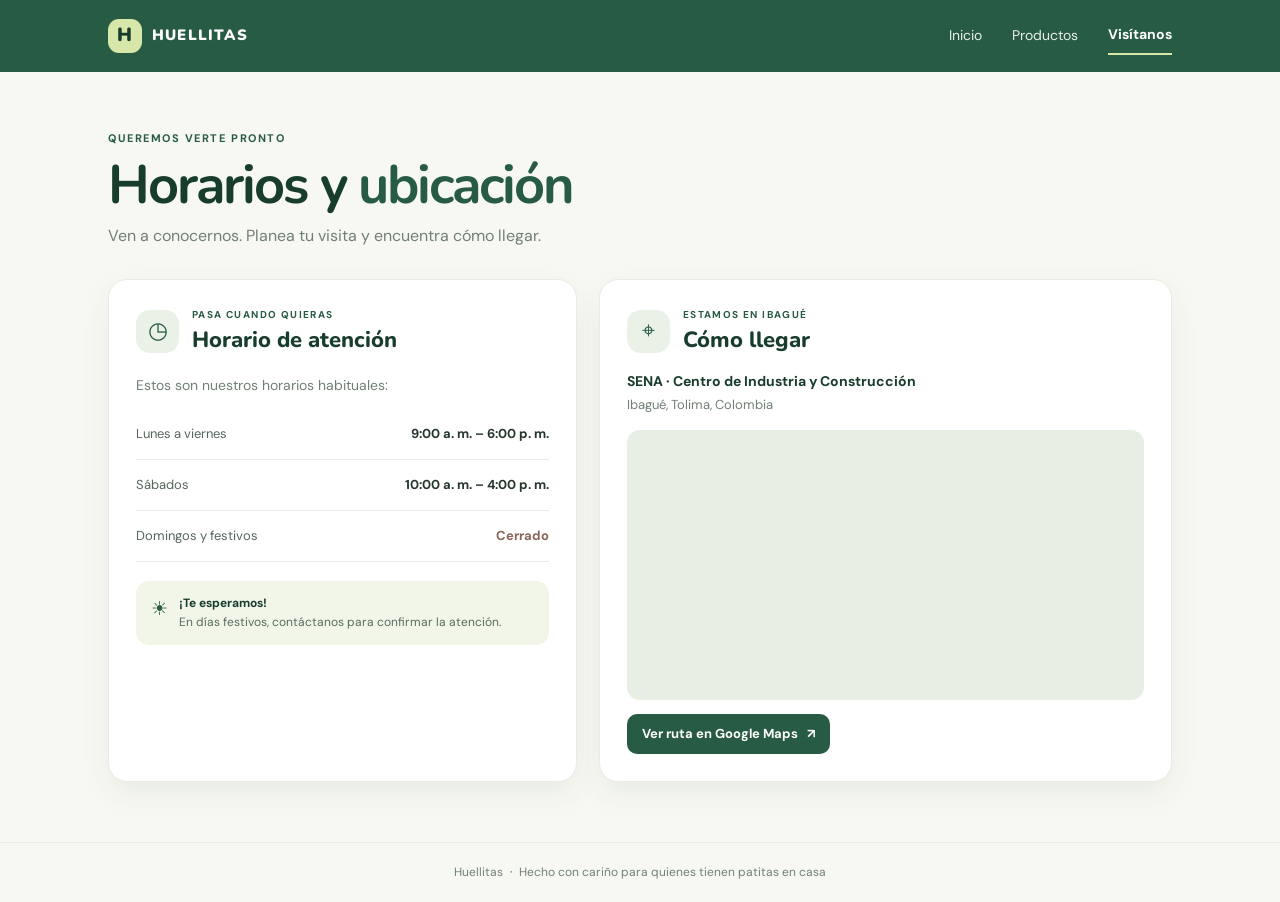
==== horarios-ubicacion/horarios-ubicacion.html @ 07b45f31 "Agrega vista de horarios y ubicacion" ====
<!doctype html>
<html lang="es">
<head>
  <meta charset="utf-8">
  <meta name="viewport" content="width=device-width, initial-scale=1">
  <meta name="theme-color" content="#245b43">
  <title>Horarios y ubicación | Huellitas</title>
  <link rel="stylesheet" href="estiloshorarios.css">
</head>
<body>
  <header class="site-header">
    <nav class="nav" aria-label="Navegación principal">
      <a class="brand" href="#inicio"><span class="brand-mark">H</span> HUELLITAS</a>
      <div class="nav-links"><a href="#inicio">Inicio</a><a href="#productos">Productos</a><a class="current" href="#visitanos">Visítanos</a></div>
    </nav>
  </header>
  <main id="inicio">
    <section class="intro">
      <p class="eyebrow">Queremos verte pronto</p>
      <h1>Horarios y <span>ubicación</span></h1>
      <p class="lead">Ven a conocernos. Planea tu visita y encuentra cómo llegar.</p>
    </section>
    <section class="content-grid" id="visitanos">
      <article class="card hours-card">
        <div class="card-heading"><span class="icon">◷</span><div><p class="eyebrow">Pasa cuando quieras</p><h2>Horario de atención</h2></div></div>
        <p class="muted">Estos son nuestros horarios habituales:</p>
        <ul class="hours-list">
          <li><span>Lunes a viernes</span><strong>9:00 a. m. – 6:00 p. m.</strong></li>
          <li><span>Sábados</span><strong>10:00 a. m. – 4:00 p. m.</strong></li>
          <li><span>Domingos y festivos</span><strong class="closed">Cerrado</strong></li>
        </ul>
        <div class="visit-note"><span>☀</span><p><strong>¡Te esperamos!</strong><br>En días festivos, contáctanos para confirmar la atención.</p></div>
      </article>
      <article class="card location-card" id="ubicacion">
        <div class="card-heading"><span class="icon">⌖</span><div><p class="eyebrow">Estamos en Ibagué</p><h2>Cómo llegar</h2></div></div>
        <div class="address"><strong>SENA · Centro de Industria y Construcción</strong><span>Ibagué, Tolima, Colombia</span></div>
        <iframe class="map" title="Mapa del SENA Centro de Industria y Construcción en Ibagué, Tolima" src="https://www.google.com/maps?q=SENA%20Centro%20de%20Industria%20y%20Construcci%C3%B3n%20Ibagu%C3%A9%20Tolima&output=embed" loading="lazy" referrerpolicy="no-referrer-when-downgrade" allowfullscreen></iframe>
        <a class="map-link" href="https://www.google.com/maps/search/?api=1&query=SENA+Centro+de+Industria+y+Construccion+Ibague+Tolima" target="_blank" rel="noopener noreferrer">Ver ruta en Google Maps <span aria-hidden="true">↗</span></a>
      </article>
    </section>
  </main>
  <footer>Huellitas <span>·</span> Hecho con cariño para quienes tienen patitas en casa</footer>
</body>
</html>
---- horarios-ubicacion/estiloshorarios.css ----
@import url('https://fonts.googleapis.com/css2?family=DM+Sans:wght@400;500;600;700&family=Nunito:wght@700;800;900&display=swap');

:root {
  --green: #285b43;
  --green-dark: #183d2d;
  --green-light: #eaf1e6;
  --lime: #d6e7a9;
  --cream: #f7f8f2;
  --ink: #26362c;
  --muted: #718076;
  --line: #e7ece4;
  --white: #fff;
}

* {
  box-sizing: border-box;
}

html {
  scroll-behavior: smooth;
}

body {
  margin: 0;
  background: var(--cream);
  color: var(--ink);
  font-family: 'DM Sans', Arial, sans-serif;
  font-size: 15px;
  line-height: 1.55;
}

.site-header {
  background: var(--green);
  color: white;
}

.nav {
  max-width: 1120px;
  margin: auto;
  padding: 17px 28px;
  display: flex;
  align-items: center;
  justify-content: space-between;
}

.brand {
  display: flex;
  align-items: center;
  gap: 10px;
  color: #fff;
  text-decoration: none;
  font-family: 'Nunito', sans-serif;
  font-weight: 900;
  letter-spacing: .08em;
}

.brand-mark {
  width: 34px;
  height: 34px;
  border-radius: 11px;
  background: var(--lime);
  color: var(--green-dark);
  display: grid;
  place-items: center;
  font-size: 19px;
}

.nav-links {
  display: flex;
  align-items: center;
  gap: 30px;
}

.nav-links a {
  color: #e9f0e9;
  text-decoration: none;
  font-size: 14px;
}

.nav-links .current {
  color: #fff;
  font-weight: 700;
  border-bottom: 2px solid var(--lime);
  padding: 7px 0;
}

.intro,
.content-grid {
  max-width: 1120px;
  margin: auto;
}

.intro {
  padding: 58px 28px 30px;
}

.eyebrow {
  margin: 0;
  color: var(--green);
  font-size: 11px;
  font-weight: 700;
  letter-spacing: .14em;
  text-transform: uppercase;
}

.intro h1 {
  margin: 9px 0 10px;
  color: var(--green-dark);
  font-family: 'Nunito', sans-serif;
  font-size: clamp(38px, 5vw, 54px);
  line-height: 1.08;
  letter-spacing: -.04em;
}

.intro h1 span {
  color: var(--green);
}

.lead {
  margin: 0;
  max-width: 560px;
  color: var(--muted);
  font-size: 16px;
}

.content-grid {
  padding: 0 28px 60px;
  display: grid;
  grid-template-columns: .9fr 1.1fr;
  gap: 22px;
  align-items: stretch;
}

.card {
  background: var(--white);
  border: 1px solid var(--line);
  border-radius: 19px;
  padding: 27px;
  box-shadow: 0 12px 30px #163b2610;
}

.card-heading {
  display: flex;
  align-items: center;
  gap: 13px;
  margin-bottom: 20px;
}

.icon {
  width: 43px;
  height: 43px;
  border-radius: 14px;
  background: var(--green-light);
  color: var(--green);
  display: grid;
  place-items: center;
  font-size: 23px;
}

.card-heading .eyebrow {
  font-size: 10px;
}

.card h2 {
  margin: 3px 0 0;
  color: var(--green-dark);
  font: 800 22px 'Nunito', sans-serif;
}

.muted {
  margin: 0 0 12px;
  color: var(--muted);
  font-size: 14px;
}

.hours-list {
  list-style: none;
  margin: 0;
  padding: 0;
}

.hours-list li {
  display: flex;
  justify-content: space-between;
  gap: 14px;
  padding: 15px 0;
  border-bottom: 1px solid var(--line);
  font-size: 13px;
}

.hours-list li span {
  color: #56665c;
}

.hours-list li strong {
  font-weight: 700;
  text-align: right;
}

.closed {
  color: #8a6457;
}

.visit-note {
  display: flex;
  gap: 11px;
  align-items: flex-start;
  background: #f1f6e9;
  border-radius: 13px;
  padding: 13px 15px;
  margin-top: 19px;
  color: var(--green);
}

.visit-note > span {
  font-size: 19px;
}

.visit-note p {
  font-size: 12px;
  margin: 0;
  color: #586c5c;
}

.visit-note strong {
  color: var(--green-dark);
}

.address {
  margin: -4px 0 15px;
  display: grid;
  gap: 2px;
}

.address strong {
  font-size: 14px;
  color: var(--green-dark);
}

.address span {
  font-size: 13px;
  color: var(--muted);
}

.map {
  display: block;
  width: 100%;
  height: 270px;
  border: 0;
  border-radius: 13px;
  background: #e7eee4;
}

.map-link {
  display: inline-flex;
  align-items: center;
  gap: 9px;
  margin-top: 14px;
  padding: 10px 15px;
  border-radius: 10px;
  background: var(--green);
  color: #fff;
  text-decoration: none;
  font-size: 13px;
  font-weight: 700;
  transition: background .2s;
}

.map-link:hover {
  background: var(--green-dark);
}

footer {
  padding: 20px;
  text-align: center;
  border-top: 1px solid var(--line);
  color: var(--muted);
  font-size: 12px;
}

footer span {
  color: var(--green);
  padding: 0 4px;
}
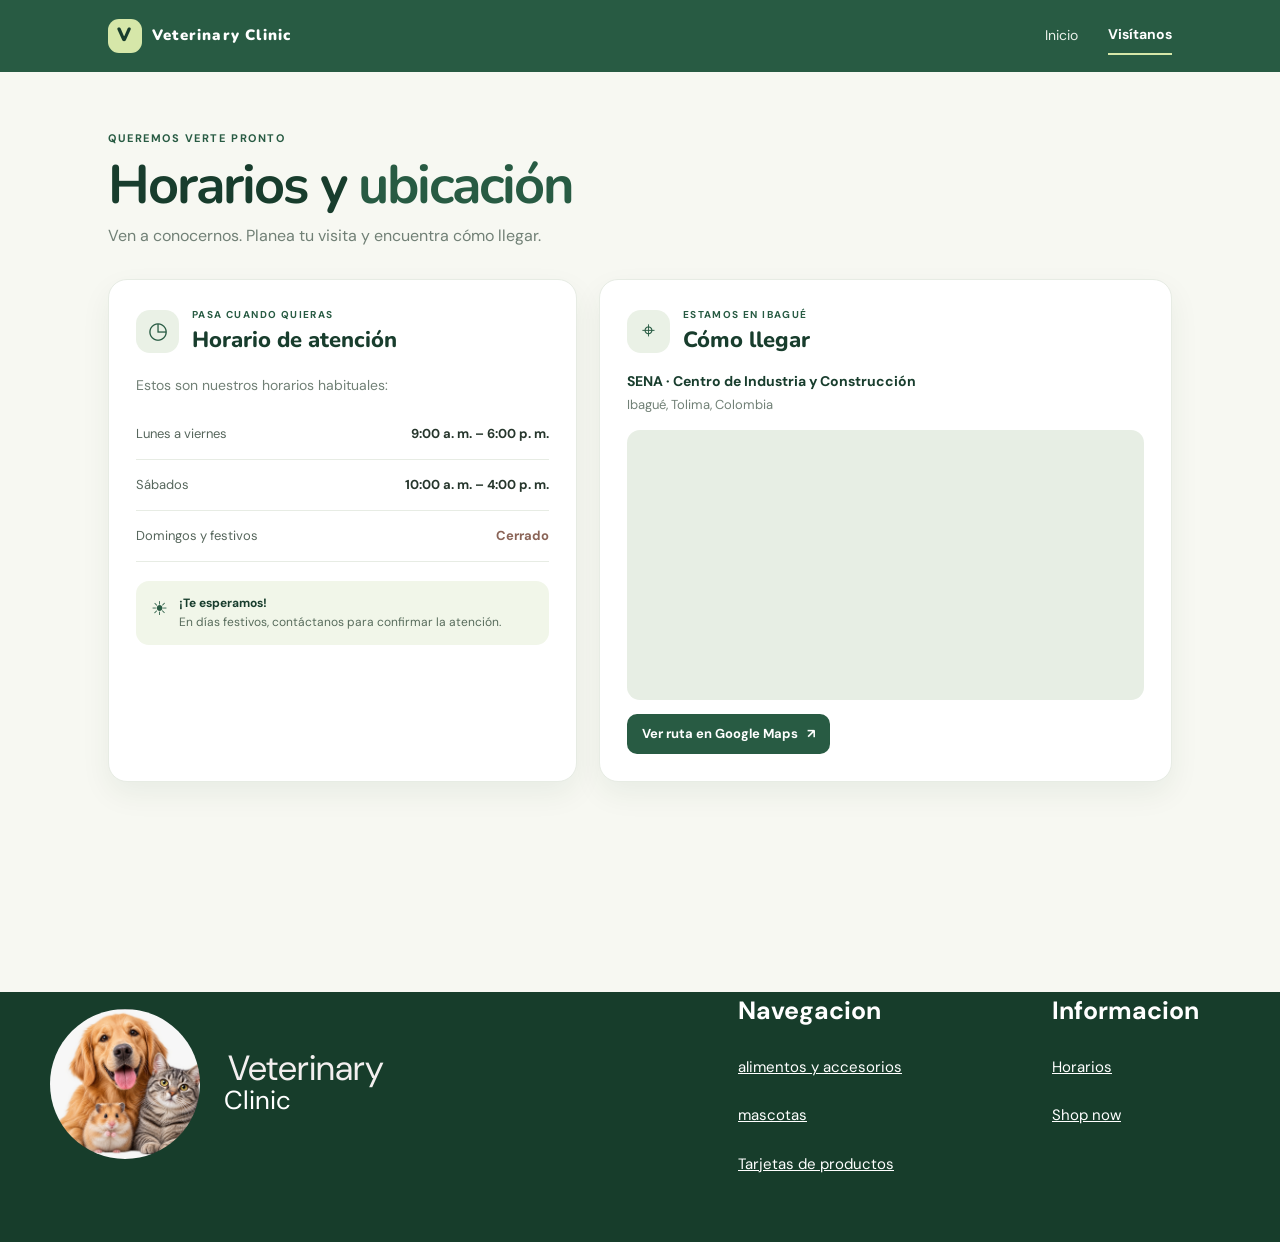
==== commit a522c647: "Horario-ubicacion terminado" ====
--- a/horarios-ubicacion/horarios-ubicacion.html
+++ b/horarios-ubicacion/horarios-ubicacion.html
@@ -4,14 +4,14 @@
   <meta charset="utf-8">
   <meta name="viewport" content="width=device-width, initial-scale=1">
   <meta name="theme-color" content="#245b43">
-  <title>Horarios y ubicación | Huellitas</title>
+  <title>Horarios y ubicación | Veterinary Clinic </title>
   <link rel="stylesheet" href="estiloshorarios.css">
 </head>
 <body>
   <header class="site-header">
     <nav class="nav" aria-label="Navegación principal">
-      <a class="brand" href="#inicio"><span class="brand-mark">H</span> HUELLITAS</a>
-      <div class="nav-links"><a href="#inicio">Inicio</a><a href="#productos">Productos</a><a class="current" href="#visitanos">Visítanos</a></div>
+      <a class="brand" href="#inicio"><span class="brand-mark">V</span> Veterinary Clinic </a>
+      <div class="nav-links"><a href="#inicio">Inicio</a><a class="current" href="#visitanos">Visítanos</a></div>
     </nav>
   </header>
   <main id="inicio">
@@ -39,6 +39,24 @@
       </article>
     </section>
   </main>
-  <footer>Huellitas <span>·</span> Hecho con cariño para quienes tienen patitas en casa</footer>
+  <footer>  <div class="footer">
+          <div class="texto_foto_r">
+             <img src="footer.png"  class="foto_left"   alt="Usabilidad" >
+             <div class="titulo_3">
+                <span class="letra_for">Veterinary </span>
+                <span class="letra_fur">Clinic</span>
+             </div>
+               <div class="columnas_texto">
+                  <h1 style="color: white;">Navegacion</h1>
+                  <p><a href="" style="color: white;">alimentos y accesorios</a></p>
+                  <p><a href="" style="color: white;">mascotas</a></p>
+                  <p><a href="" style="color: white;">Tarjetas de productos</a></p>
+                  <h1 style="color: white;">Informacion</h1>
+                  <p><a href="" style="color: white;">Horarios</a></p>
+                  <p><a href=""style="color: white;">Shop now</a></p>
+               </div>
+            </div>
+      </div>
+    </footer>
 </body>
 </html>
--- a/horarios-ubicacion/estiloshorarios.css
+++ b/horarios-ubicacion/estiloshorarios.css
@@ -270,16 +270,65 @@
   background: var(--green-dark);
 }
 
-footer {
-  padding: 20px;
-  text-align: center;
-  border-top: 1px solid var(--line);
-  color: var(--muted);
-  font-size: 12px;
-}
-
-footer span {
-  color: var(--green);
-  padding: 0 4px;
-}
-
+.footer{
+  width: 100%;
+  height: 250px;
+  background-color: #173D2B;
+  margin-top: 150px;
+}                                                                                                                                                                                                                                        .titulo_3{
+  display: flex;
+  flex-direction: column;          
+  line-height: 1.2;                
+}
+.letra_for{
+  color: rgb(243, 239, 239);
+  font-size: 35px;
+  text-align: left;
+  padding-left: 10%;
+  line-height: 34px;
+  white-space: pre;  
+}
+.letra_fur{
+  display: flex;
+  align-items: center;
+  gap: 30px;
+  font-size: 26px;
+  padding-left: 12PX;
+  color: white;
+}
+.letra_fur p{
+  margin: 0;
+}
+.texto_foto_r{ 
+  display: flex;
+  align-items: center;
+  gap: 12px;
+  margin-top: 50px;
+}                                                                                                                                                                                                                                           .columnas_texto {
+  display: grid;
+  grid-template-rows: repeat(4, auto); 
+  grid-auto-flow: column;                
+  column-gap: 150px;
+  row-gap: 25px;
+  align-items: right;
+  padding-left: 350px;
+}
+.columnas_texto p {
+  margin: 0;
+  font-size: 15px;
+  color: #f6f6f6;
+}
+.columnas_texto h1 {
+  margin: 0;
+  font-size: 25px;
+  color: #f6f6f6;
+}
+
+.foto_left{
+  width: 150px;
+  height: 150px;
+  border-radius: 50%;
+  object-fit: cover;
+  margin-left: 50px;
+}
+
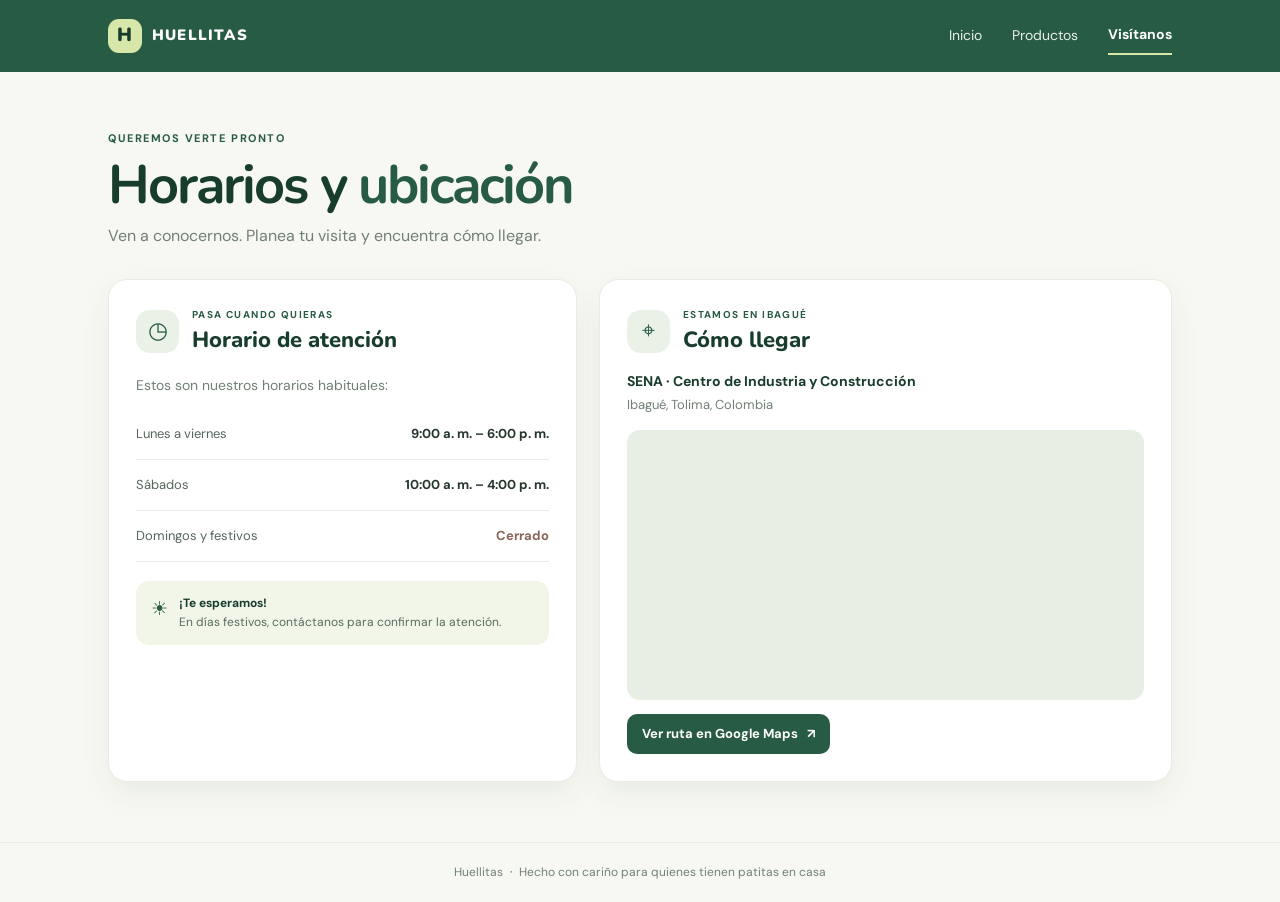
==== commit 58686fdc: "Resuelve conflicto de index.html" ====
--- a/horarios-ubicacion/horarios-ubicacion.html
+++ b/horarios-ubicacion/horarios-ubicacion.html
@@ -4,14 +4,14 @@
   <meta charset="utf-8">
   <meta name="viewport" content="width=device-width, initial-scale=1">
   <meta name="theme-color" content="#245b43">
-  <title>Horarios y ubicación | Veterinary Clinic </title>
+  <title>Horarios y ubicación | Huellitas</title>
   <link rel="stylesheet" href="estiloshorarios.css">
 </head>
 <body>
   <header class="site-header">
     <nav class="nav" aria-label="Navegación principal">
-      <a class="brand" href="#inicio"><span class="brand-mark">V</span> Veterinary Clinic </a>
-      <div class="nav-links"><a href="#inicio">Inicio</a><a class="current" href="#visitanos">Visítanos</a></div>
+      <a class="brand" href="#inicio"><span class="brand-mark">H</span> HUELLITAS</a>
+      <div class="nav-links"><a href="#inicio">Inicio</a><a href="#productos">Productos</a><a class="current" href="#visitanos">Visítanos</a></div>
     </nav>
   </header>
   <main id="inicio">
@@ -39,24 +39,6 @@
       </article>
     </section>
   </main>
-  <footer>  <div class="footer">
-          <div class="texto_foto_r">
-             <img src="footer.png"  class="foto_left"   alt="Usabilidad" >
-             <div class="titulo_3">
-                <span class="letra_for">Veterinary </span>
-                <span class="letra_fur">Clinic</span>
-             </div>
-               <div class="columnas_texto">
-                  <h1 style="color: white;">Navegacion</h1>
-                  <p><a href="" style="color: white;">alimentos y accesorios</a></p>
-                  <p><a href="" style="color: white;">mascotas</a></p>
-                  <p><a href="" style="color: white;">Tarjetas de productos</a></p>
-                  <h1 style="color: white;">Informacion</h1>
-                  <p><a href="" style="color: white;">Horarios</a></p>
-                  <p><a href=""style="color: white;">Shop now</a></p>
-               </div>
-            </div>
-      </div>
-    </footer>
+  <footer>Huellitas <span>·</span> Hecho con cariño para quienes tienen patitas en casa</footer>
 </body>
 </html>
--- a/horarios-ubicacion/estiloshorarios.css
+++ b/horarios-ubicacion/estiloshorarios.css
@@ -270,65 +270,16 @@
   background: var(--green-dark);
 }
 
-.footer{
-  width: 100%;
-  height: 250px;
-  background-color: #173D2B;
-  margin-top: 150px;
-}                                                                                                                                                                                                                                        .titulo_3{
-  display: flex;
-  flex-direction: column;          
-  line-height: 1.2;                
-}
-.letra_for{
-  color: rgb(243, 239, 239);
-  font-size: 35px;
-  text-align: left;
-  padding-left: 10%;
-  line-height: 34px;
-  white-space: pre;  
-}
-.letra_fur{
-  display: flex;
-  align-items: center;
-  gap: 30px;
-  font-size: 26px;
-  padding-left: 12PX;
-  color: white;
-}
-.letra_fur p{
-  margin: 0;
-}
-.texto_foto_r{ 
-  display: flex;
-  align-items: center;
-  gap: 12px;
-  margin-top: 50px;
-}                                                                                                                                                                                                                                           .columnas_texto {
-  display: grid;
-  grid-template-rows: repeat(4, auto); 
-  grid-auto-flow: column;                
-  column-gap: 150px;
-  row-gap: 25px;
-  align-items: right;
-  padding-left: 350px;
-}
-.columnas_texto p {
-  margin: 0;
-  font-size: 15px;
-  color: #f6f6f6;
-}
-.columnas_texto h1 {
-  margin: 0;
-  font-size: 25px;
-  color: #f6f6f6;
-}
-
-.foto_left{
-  width: 150px;
-  height: 150px;
-  border-radius: 50%;
-  object-fit: cover;
-  margin-left: 50px;
-}
-
+footer {
+  padding: 20px;
+  text-align: center;
+  border-top: 1px solid var(--line);
+  color: var(--muted);
+  font-size: 12px;
+}
+
+footer span {
+  color: var(--green);
+  padding: 0 4px;
+}
+
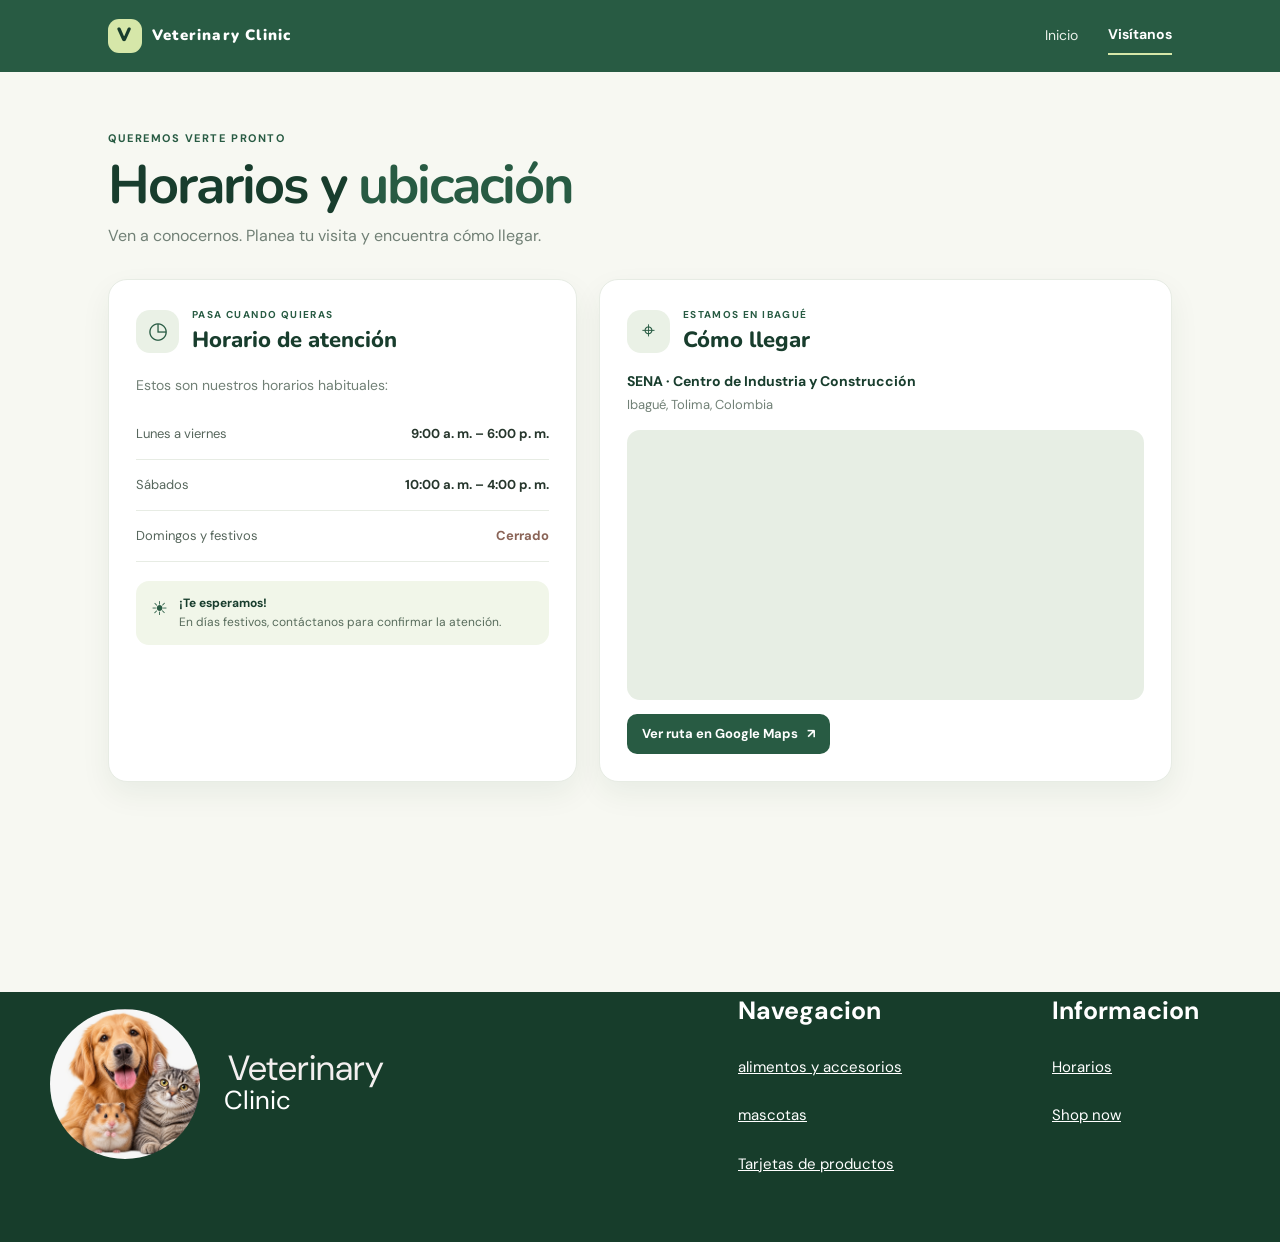
==== commit 954e7f29: "Merge pull request #6 from EdwinRiano15/horarios-ubicacion Horario-ubicacion terminado" ====
--- a/horarios-ubicacion/horarios-ubicacion.html
+++ b/horarios-ubicacion/horarios-ubicacion.html
@@ -4,14 +4,14 @@
   <meta charset="utf-8">
   <meta name="viewport" content="width=device-width, initial-scale=1">
   <meta name="theme-color" content="#245b43">
-  <title>Horarios y ubicación | Huellitas</title>
+  <title>Horarios y ubicación | Veterinary Clinic </title>
   <link rel="stylesheet" href="estiloshorarios.css">
 </head>
 <body>
   <header class="site-header">
     <nav class="nav" aria-label="Navegación principal">
-      <a class="brand" href="#inicio"><span class="brand-mark">H</span> HUELLITAS</a>
-      <div class="nav-links"><a href="#inicio">Inicio</a><a href="#productos">Productos</a><a class="current" href="#visitanos">Visítanos</a></div>
+      <a class="brand" href="#inicio"><span class="brand-mark">V</span> Veterinary Clinic </a>
+      <div class="nav-links"><a href="#inicio">Inicio</a><a class="current" href="#visitanos">Visítanos</a></div>
     </nav>
   </header>
   <main id="inicio">
@@ -39,6 +39,24 @@
       </article>
     </section>
   </main>
-  <footer>Huellitas <span>·</span> Hecho con cariño para quienes tienen patitas en casa</footer>
+  <footer>  <div class="footer">
+          <div class="texto_foto_r">
+             <img src="footer.png"  class="foto_left"   alt="Usabilidad" >
+             <div class="titulo_3">
+                <span class="letra_for">Veterinary </span>
+                <span class="letra_fur">Clinic</span>
+             </div>
+               <div class="columnas_texto">
+                  <h1 style="color: white;">Navegacion</h1>
+                  <p><a href="" style="color: white;">alimentos y accesorios</a></p>
+                  <p><a href="" style="color: white;">mascotas</a></p>
+                  <p><a href="" style="color: white;">Tarjetas de productos</a></p>
+                  <h1 style="color: white;">Informacion</h1>
+                  <p><a href="" style="color: white;">Horarios</a></p>
+                  <p><a href=""style="color: white;">Shop now</a></p>
+               </div>
+            </div>
+      </div>
+    </footer>
 </body>
 </html>
--- a/horarios-ubicacion/estiloshorarios.css
+++ b/horarios-ubicacion/estiloshorarios.css
@@ -270,16 +270,65 @@
   background: var(--green-dark);
 }
 
-footer {
-  padding: 20px;
-  text-align: center;
-  border-top: 1px solid var(--line);
-  color: var(--muted);
-  font-size: 12px;
-}
-
-footer span {
-  color: var(--green);
-  padding: 0 4px;
-}
-
+.footer{
+  width: 100%;
+  height: 250px;
+  background-color: #173D2B;
+  margin-top: 150px;
+}                                                                                                                                                                                                                                        .titulo_3{
+  display: flex;
+  flex-direction: column;          
+  line-height: 1.2;                
+}
+.letra_for{
+  color: rgb(243, 239, 239);
+  font-size: 35px;
+  text-align: left;
+  padding-left: 10%;
+  line-height: 34px;
+  white-space: pre;  
+}
+.letra_fur{
+  display: flex;
+  align-items: center;
+  gap: 30px;
+  font-size: 26px;
+  padding-left: 12PX;
+  color: white;
+}
+.letra_fur p{
+  margin: 0;
+}
+.texto_foto_r{ 
+  display: flex;
+  align-items: center;
+  gap: 12px;
+  margin-top: 50px;
+}                                                                                                                                                                                                                                           .columnas_texto {
+  display: grid;
+  grid-template-rows: repeat(4, auto); 
+  grid-auto-flow: column;                
+  column-gap: 150px;
+  row-gap: 25px;
+  align-items: right;
+  padding-left: 350px;
+}
+.columnas_texto p {
+  margin: 0;
+  font-size: 15px;
+  color: #f6f6f6;
+}
+.columnas_texto h1 {
+  margin: 0;
+  font-size: 25px;
+  color: #f6f6f6;
+}
+
+.foto_left{
+  width: 150px;
+  height: 150px;
+  border-radius: 50%;
+  object-fit: cover;
+  margin-left: 50px;
+}
+
